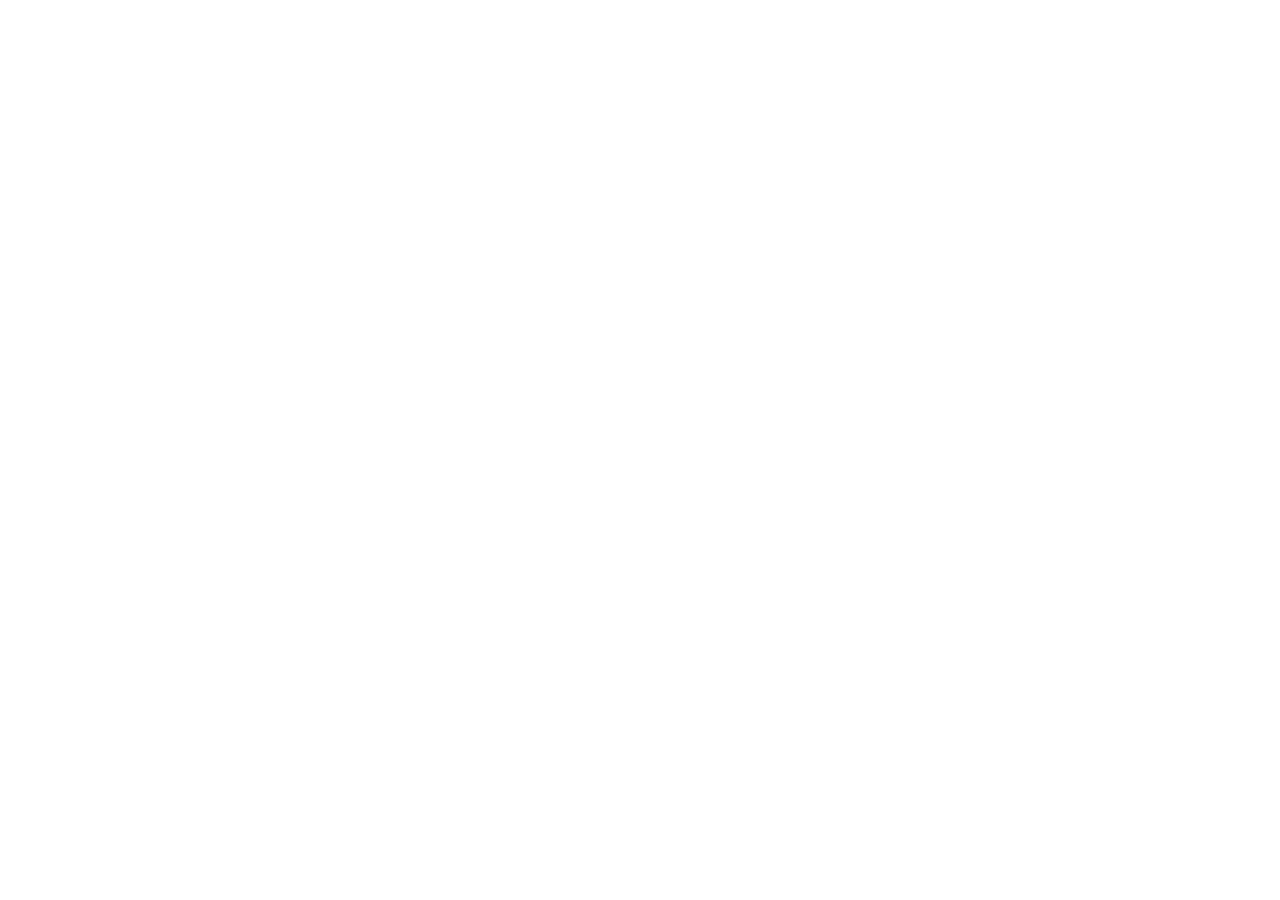
==== moveinforma/gabi/favoritos.html @ daacc555 "gabi2007" ====
<!DOCTYPE html>
<html lang="en">
<head>
    <meta charset="UTF-8">
    <meta name="viewport" content="width=device-width, initial-scale=1.0">
    <link href="https://cdn.jsdelivr.net/npm/bootstrap@5.3.8/dist/css/bootstrap.min.css" rel="stylesheet" integrity="sha384-sRIl4kxILFvY47J16cr9ZwB07vP4J8+LH7qKQnuqkuIAvNWLzeN8tE5YBujZqJLB" crossorigin="anonymous">
    <title>Favoritos</title>
</head>
<body>
    
</body>
</html>
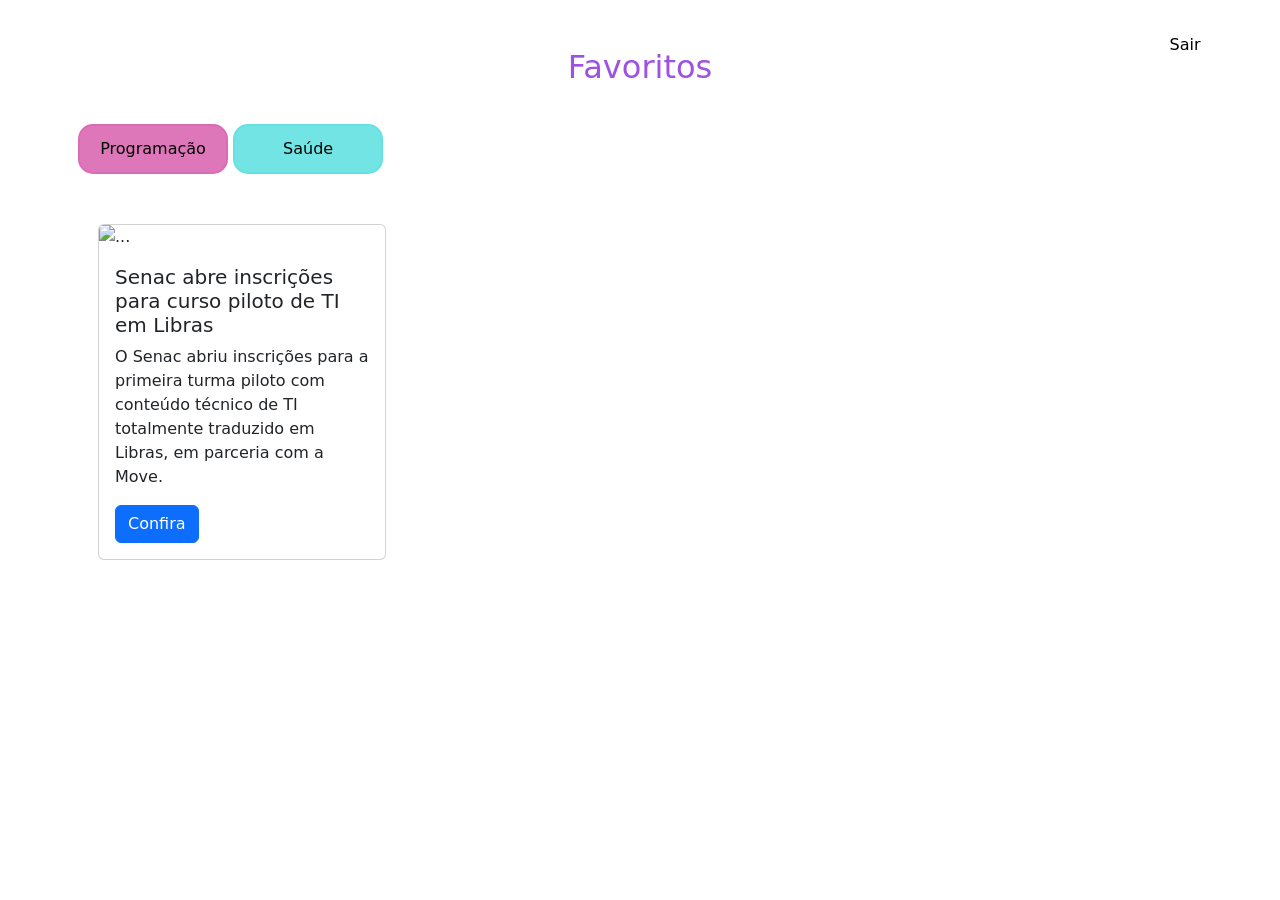
==== commit 5353a850: "gabi24/07" ====
--- a/moveinforma/gabi/favoritos.html
+++ b/moveinforma/gabi/favoritos.html
@@ -6,7 +6,65 @@
     <link href="https://cdn.jsdelivr.net/npm/bootstrap@5.3.8/dist/css/bootstrap.min.css" rel="stylesheet" integrity="sha384-sRIl4kxILFvY47J16cr9ZwB07vP4J8+LH7qKQnuqkuIAvNWLzeN8tE5YBujZqJLB" crossorigin="anonymous">
     <title>Favoritos</title>
 </head>
+
+<style>
+h2{
+    text-align: center;
+    color: rgb(157, 82, 228);
+}
+
+.btn1{
+    width: 150px;
+    height: 50px;
+    border: solid rgba(218, 106, 180, 0.911) 2px;
+    border-radius: 15px;
+    background-color: rgba(218, 106, 180, 0.911);
+    margin-top: 30px;
+    margin-left: 30px;
+    
+}
+.btn2{
+    width: 150px;
+    height: 50px;
+    border: solid rgba(100, 226, 226, 0.911) 2px;
+    border-radius: 15px;
+    background-color: rgba(100, 226, 226, 0.911);
+}
+.sair{
+    width: 150px;
+    height: 50px;
+    border: solid white 2px;
+    border-radius: 15px;
+    background-color:white;
+    position: fixed; 
+    top: 20px;       
+    right: 20px;
+}
+.card{
+    margin-top: 50px;
+    margin-left: 50px;
+    
+}
+
+
+
+
+</style>
 <body>
-    
+    <div class="m-5">
+    <h2>Favoritos</h2>
+    <button type="button" class="btn1">Programação</button>
+    <button type="button" class="btn2">Saúde</button>
+    <button type="button" class="sair">Sair</button>
+
+    <div class="card" style="width: 18rem;">
+    <img src="https://aeroin.net/wp-content/uploads/2016/07/ad_211425891.jpg" class="card-img-top" alt="...">
+    <div class="card-body">
+    <h5 class="card-title">Senac abre inscrições para curso piloto de TI em Libras</h5>
+    <p class="card-text">O Senac abriu inscrições para a primeira turma piloto com conteúdo técnico de TI totalmente traduzido em Libras, em parceria com a Move.</p>
+    <a href="#" class="btn btn-primary">Confira</a>
+  </div>
+</div>
+</div>
 </body>
 </html>
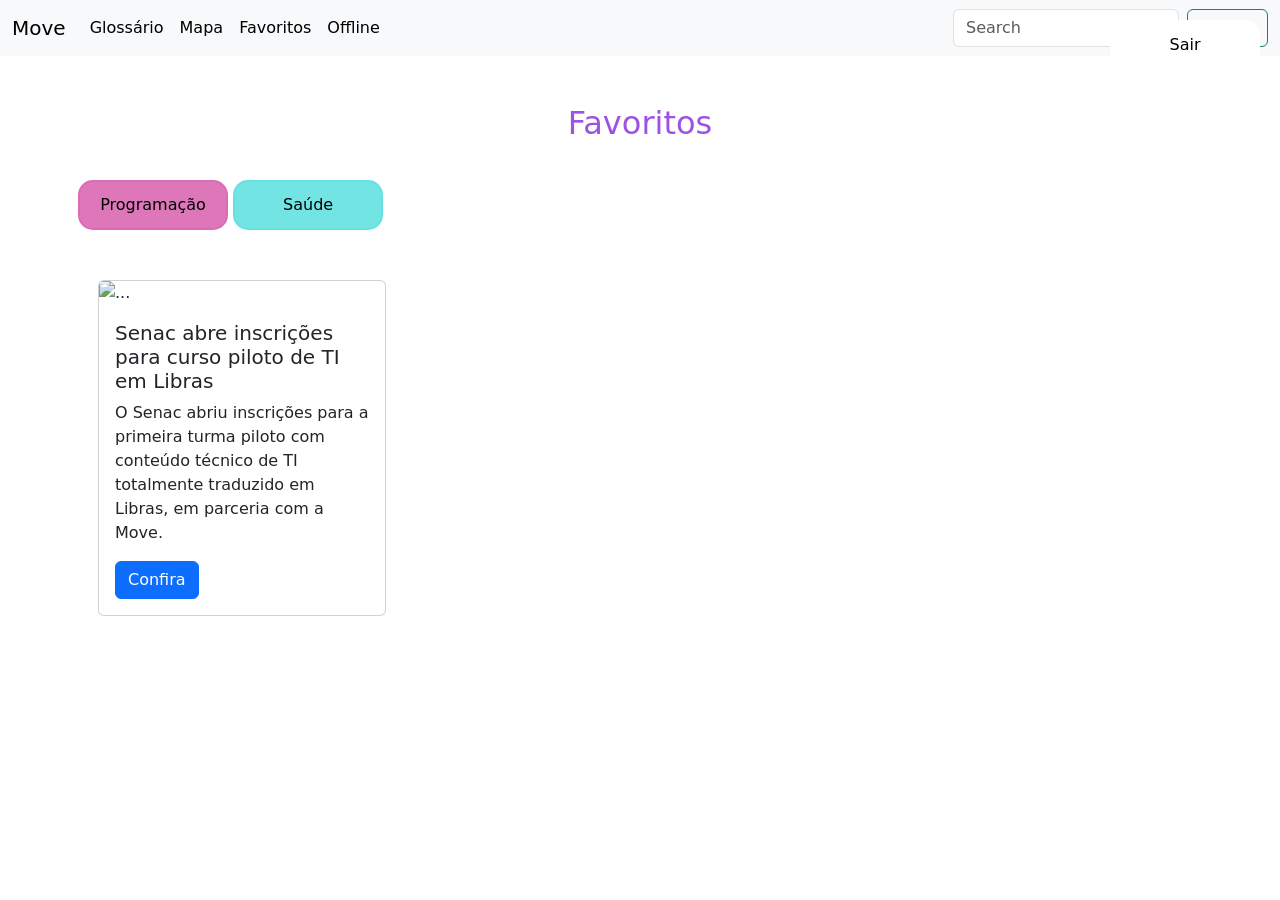
==== commit 4ea14a07: "Gabriela certo - 24/07" ====
--- a/moveinforma/gabi/favoritos.html
+++ b/moveinforma/gabi/favoritos.html
@@ -51,6 +51,45 @@
 
 </style>
 <body>
+
+        <nav class="navbar navbar-expand-lg bg-body-tertiary">
+  <div class="container-fluid">
+    <a class="navbar-brand" href="#">Move</a>
+    <button class="navbar-toggler" type="button" data-bs-toggle="collapse" data-bs-target="#navbarSupportedContent" aria-controls="navbarSupportedContent" aria-expanded="false" aria-label="Toggle navigation">
+      <span class="navbar-toggler-icon"></span>
+    </button>
+    <div class="collapse navbar-collapse" id="navbarSupportedContent">
+      <ul class="navbar-nav me-auto mb-2 mb-lg-0">
+
+        <!-- Glossario -->
+        <li class="nav-item">
+          <a class="nav-link active" aria-current="page" href="#">Glossário</a>
+        </li>
+
+        <!-- Mapa -->
+        <li class="nav-item">
+          <a class="nav-link active" aria-current="page" href="#">Mapa</a>
+        </li>
+
+        <!-- Favoritos -->
+        <li class="nav-item">
+          <a class="nav-link active" aria-current="page" href="#">Favoritos</a>
+        </li>
+
+        <!-- Offline -->
+        <li class="nav-item">
+          <a class="nav-link active" aria-current="page" href="#">Offline</a>
+        </li>
+  
+      </ul>
+      <form class="d-flex" role="search">
+        <input class="form-control me-2" type="search" placeholder="Search" aria-label="Search"/>
+        <button class="btn btn-outline-success" type="submit">Search</button>
+      </form>
+    </div>
+  </div>
+</nav>
+
     <div class="m-5">
     <h2>Favoritos</h2>
     <button type="button" class="btn1">Programação</button>
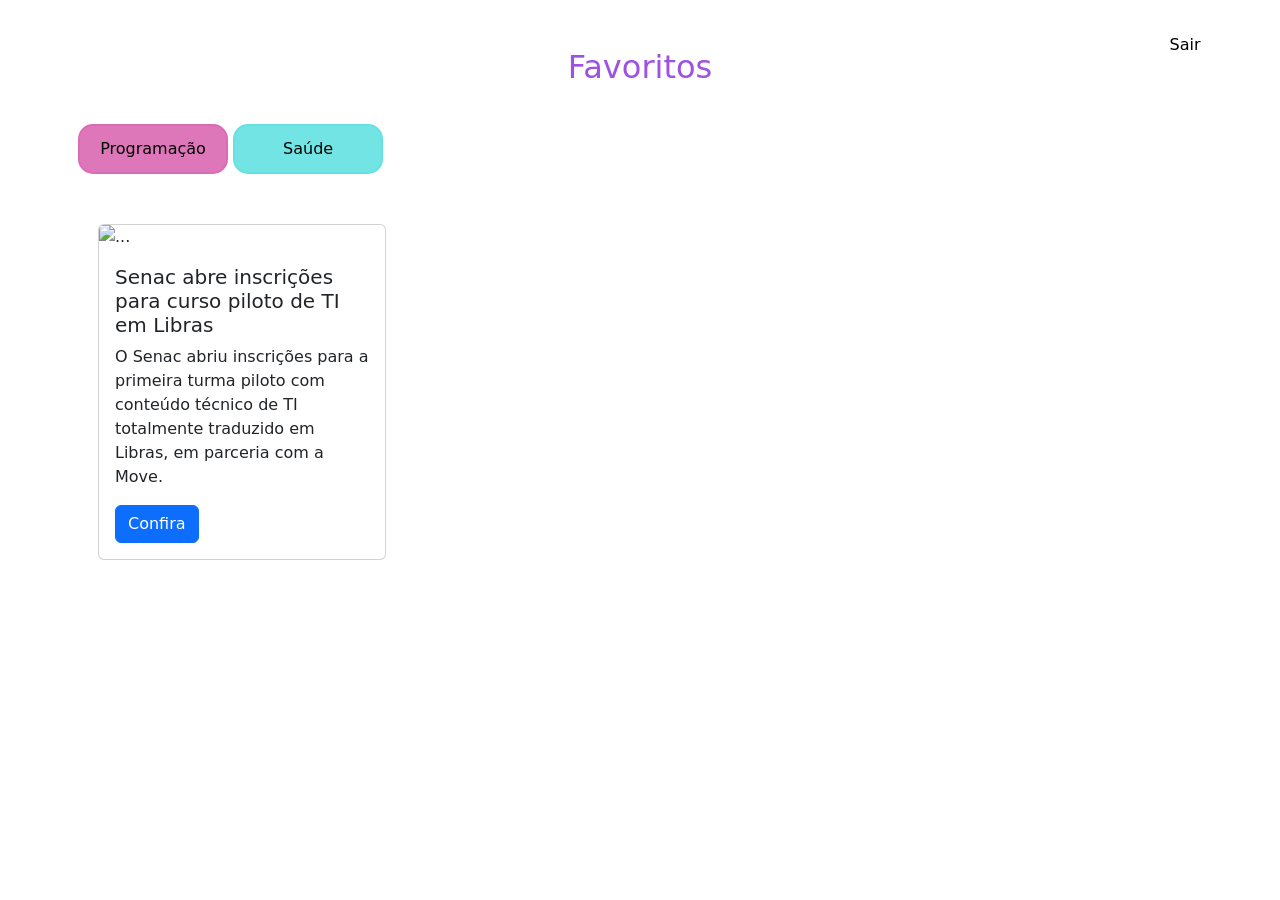
==== commit 6b2ea3d0: "leandro1.12407" ====
--- a/moveinforma/gabi/favoritos.html
+++ b/moveinforma/gabi/favoritos.html
@@ -51,45 +51,6 @@
 
 </style>
 <body>
-
-        <nav class="navbar navbar-expand-lg bg-body-tertiary">
-  <div class="container-fluid">
-    <a class="navbar-brand" href="#">Move</a>
-    <button class="navbar-toggler" type="button" data-bs-toggle="collapse" data-bs-target="#navbarSupportedContent" aria-controls="navbarSupportedContent" aria-expanded="false" aria-label="Toggle navigation">
-      <span class="navbar-toggler-icon"></span>
-    </button>
-    <div class="collapse navbar-collapse" id="navbarSupportedContent">
-      <ul class="navbar-nav me-auto mb-2 mb-lg-0">
-
-        <!-- Glossario -->
-        <li class="nav-item">
-          <a class="nav-link active" aria-current="page" href="#">Glossário</a>
-        </li>
-
-        <!-- Mapa -->
-        <li class="nav-item">
-          <a class="nav-link active" aria-current="page" href="#">Mapa</a>
-        </li>
-
-        <!-- Favoritos -->
-        <li class="nav-item">
-          <a class="nav-link active" aria-current="page" href="#">Favoritos</a>
-        </li>
-
-        <!-- Offline -->
-        <li class="nav-item">
-          <a class="nav-link active" aria-current="page" href="#">Offline</a>
-        </li>
-  
-      </ul>
-      <form class="d-flex" role="search">
-        <input class="form-control me-2" type="search" placeholder="Search" aria-label="Search"/>
-        <button class="btn btn-outline-success" type="submit">Search</button>
-      </form>
-    </div>
-  </div>
-</nav>
-
     <div class="m-5">
     <h2>Favoritos</h2>
     <button type="button" class="btn1">Programação</button>
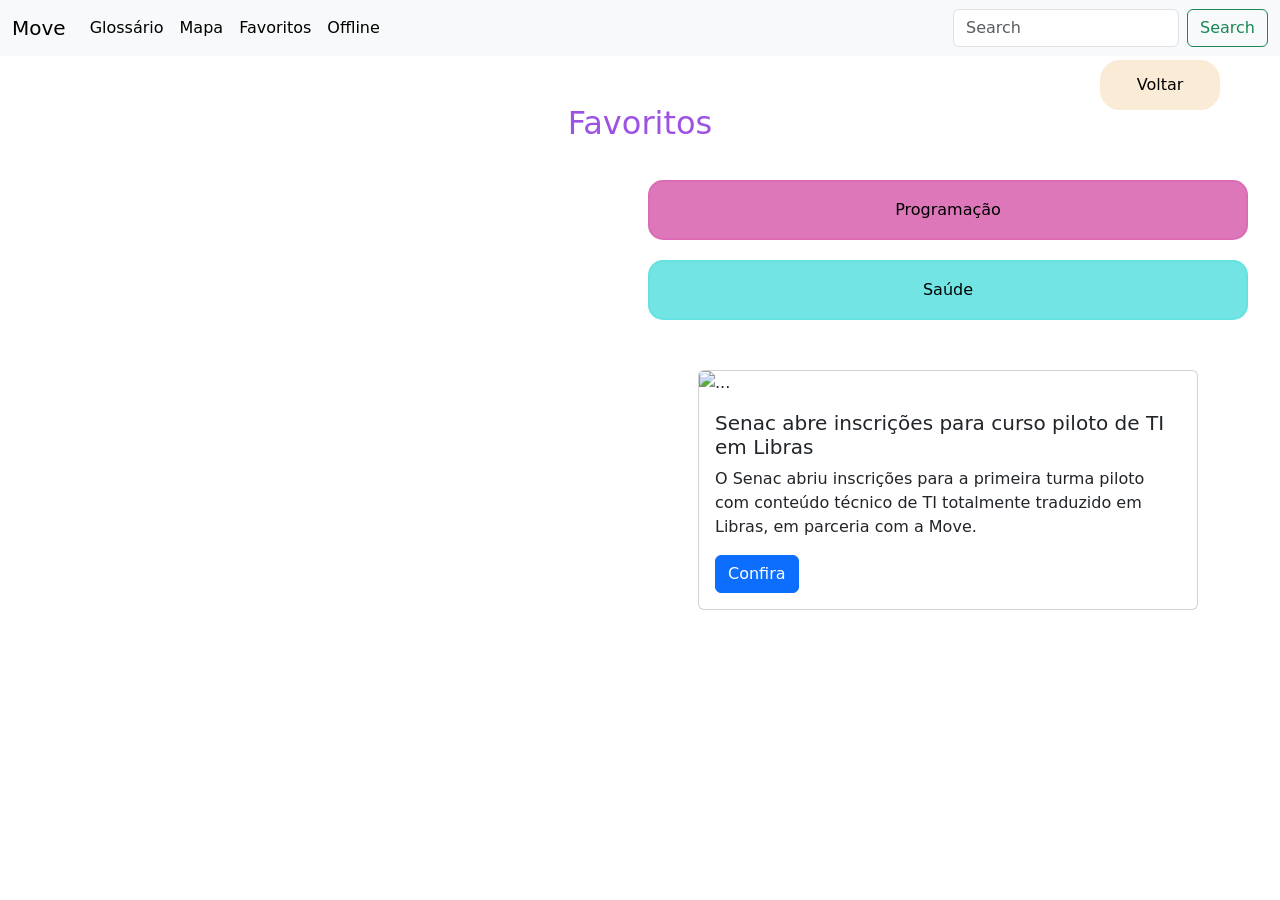
==== commit ada83fd3: "gabi-27/07" ====
--- a/moveinforma/gabi/favoritos.html
+++ b/moveinforma/gabi/favoritos.html
@@ -14,36 +14,38 @@
 }
 
 .btn1{
-    width: 150px;
-    height: 50px;
+    width: 600px;
+    height: 60px;
     border: solid rgba(218, 106, 180, 0.911) 2px;
     border-radius: 15px;
     background-color: rgba(218, 106, 180, 0.911);
     margin-top: 30px;
-    margin-left: 30px;
+    margin-left: 600px;
     
 }
 .btn2{
-    width: 150px;
-    height: 50px;
+    width: 600px;
+    height: 60px;
     border: solid rgba(100, 226, 226, 0.911) 2px;
     border-radius: 15px;
     background-color: rgba(100, 226, 226, 0.911);
+    margin-top: 20px;
+    margin-left: 600px;
 }
 .sair{
-    width: 150px;
+    width: 120px;
     height: 50px;
-    border: solid white 2px;
-    border-radius: 15px;
-    background-color:white;
+    border: solid antiquewhite 2px;
+    border-radius: 20px;
+    background-color:antiquewhite;
     position: fixed; 
-    top: 20px;       
-    right: 20px;
+    top: 60px;       
+    right: 60px;
 }
 .card{
     margin-top: 50px;
-    margin-left: 50px;
-    
+    margin-left: 650px;
+    width: 500px; 
 }
 
 
@@ -51,13 +53,51 @@
 
 </style>
 <body>
+
+        <nav class="navbar navbar-expand-lg bg-body-tertiary">
+  <div class="container-fluid">
+    <a class="navbar-brand" href="#">Move</a>
+    <button class="navbar-toggler" type="button" data-bs-toggle="collapse" data-bs-target="#navbarSupportedContent" aria-controls="navbarSupportedContent" aria-expanded="false" aria-label="Toggle navigation">
+      <span class="navbar-toggler-icon"></span>
+    </button>
+    <div class="collapse navbar-collapse" id="navbarSupportedContent">
+      <ul class="navbar-nav me-auto mb-2 mb-lg-0">
+
+        <!-- Glossario -->
+        <li class="nav-item">
+          <a class="nav-link active" aria-current="page" href="#">Glossário</a>
+        </li>
+
+        <!-- Mapa -->
+        <li class="nav-item">
+          <a class="nav-link active" aria-current="page" href="#">Mapa</a>
+        </li>
+
+        <!-- Favoritos -->
+        <li class="nav-item">
+          <a class="nav-link active" aria-current="page" href="#">Favoritos</a>
+        </li>
+
+        <!-- Offline -->
+        <li class="nav-item">
+          <a class="nav-link active" aria-current="page" href="#">Offline</a>
+        </li>
+  
+      </ul>
+      <form class="d-flex" role="search">
+        <input class="form-control me-2" type="search" placeholder="Search" aria-label="Search"/>
+        <button class="btn btn-outline-success" type="submit">Search</button>
+      </form>
+    </div>
+  </div>
+</nav>
+
     <div class="m-5">
     <h2>Favoritos</h2>
-    <button type="button" class="btn1">Programação</button>
+    <button type="button" class="btn1">Programação</button><br>
     <button type="button" class="btn2">Saúde</button>
-    <button type="button" class="sair">Sair</button>
-
-    <div class="card" style="width: 18rem;">
+    <button type="button" class="sair">Voltar</button>
+    <div class="card">
     <img src="https://aeroin.net/wp-content/uploads/2016/07/ad_211425891.jpg" class="card-img-top" alt="...">
     <div class="card-body">
     <h5 class="card-title">Senac abre inscrições para curso piloto de TI em Libras</h5>
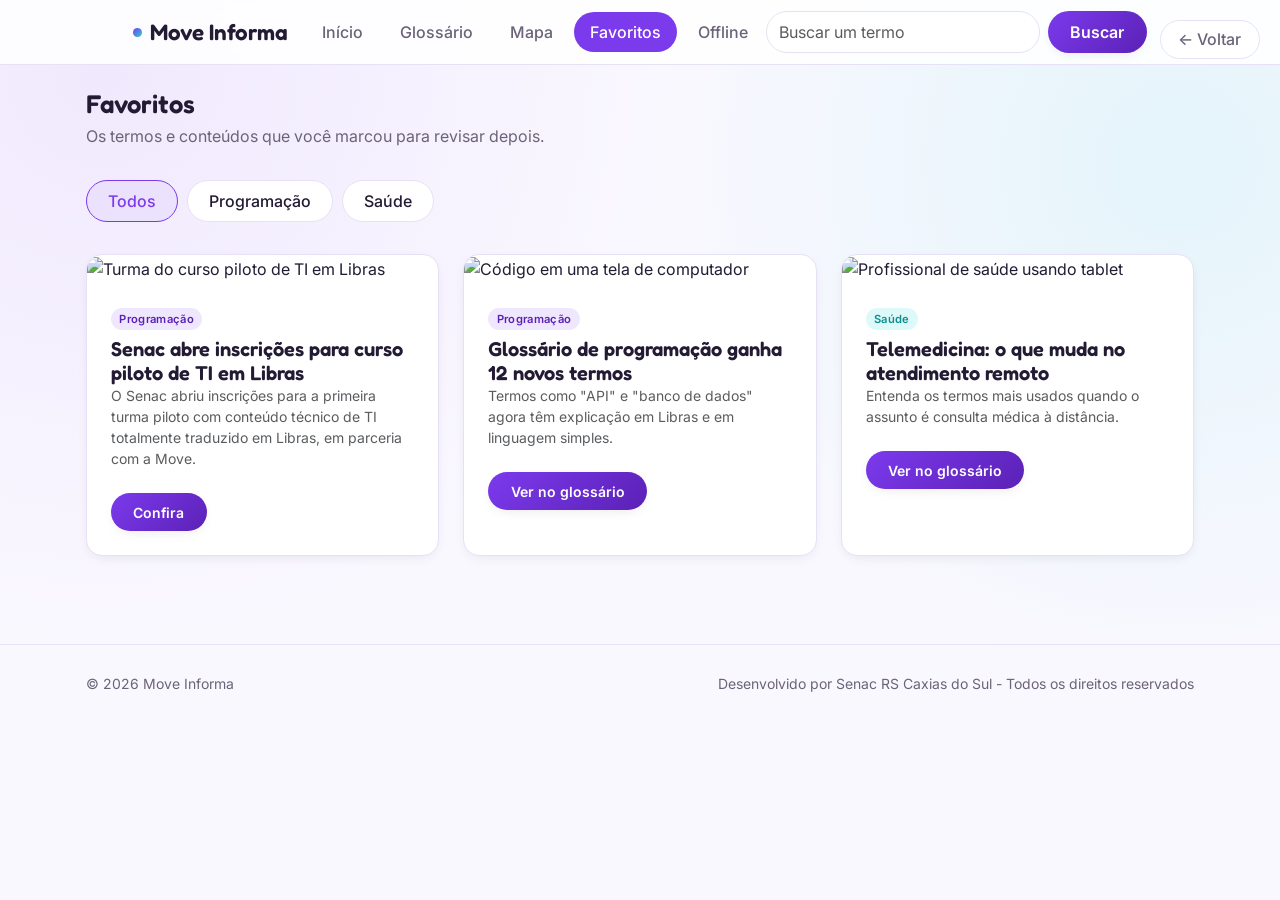
==== commit 2b2650e4: "DharaPrimeiraEtapa" ====
--- a/moveinforma/gabi/favoritos.html
+++ b/moveinforma/gabi/favoritos.html
@@ -1,110 +1,104 @@
-<!DOCTYPE html>
-<html lang="en">
-<head>
-    <meta charset="UTF-8">
-    <meta name="viewport" content="width=device-width, initial-scale=1.0">
-    <link href="https://cdn.jsdelivr.net/npm/bootstrap@5.3.8/dist/css/bootstrap.min.css" rel="stylesheet" integrity="sha384-sRIl4kxILFvY47J16cr9ZwB07vP4J8+LH7qKQnuqkuIAvNWLzeN8tE5YBujZqJLB" crossorigin="anonymous">
-    <title>Favoritos</title>
-</head>
-
-<style>
-h2{
-    text-align: center;
-    color: rgb(157, 82, 228);
-}
-
-.btn1{
-    width: 600px;
-    height: 60px;
-    border: solid rgba(218, 106, 180, 0.911) 2px;
-    border-radius: 15px;
-    background-color: rgba(218, 106, 180, 0.911);
-    margin-top: 30px;
-    margin-left: 600px;
-    
-}
-.btn2{
-    width: 600px;
-    height: 60px;
-    border: solid rgba(100, 226, 226, 0.911) 2px;
-    border-radius: 15px;
-    background-color: rgba(100, 226, 226, 0.911);
-    margin-top: 20px;
-    margin-left: 600px;
-}
-.sair{
-    width: 120px;
-    height: 50px;
-    border: solid antiquewhite 2px;
-    border-radius: 20px;
-    background-color:antiquewhite;
-    position: fixed; 
-    top: 60px;       
-    right: 60px;
-}
-.card{
-    margin-top: 50px;
-    margin-left: 650px;
-    width: 500px; 
-}
-
-
-
-
-</style>
-<body>
-
-        <nav class="navbar navbar-expand-lg bg-body-tertiary">
-  <div class="container-fluid">
-    <a class="navbar-brand" href="#">Move</a>
-    <button class="navbar-toggler" type="button" data-bs-toggle="collapse" data-bs-target="#navbarSupportedContent" aria-controls="navbarSupportedContent" aria-expanded="false" aria-label="Toggle navigation">
-      <span class="navbar-toggler-icon"></span>
-    </button>
-    <div class="collapse navbar-collapse" id="navbarSupportedContent">
-      <ul class="navbar-nav me-auto mb-2 mb-lg-0">
-
-        <!-- Glossario -->
-        <li class="nav-item">
-          <a class="nav-link active" aria-current="page" href="#">Glossário</a>
-        </li>
-
-        <!-- Mapa -->
-        <li class="nav-item">
-          <a class="nav-link active" aria-current="page" href="#">Mapa</a>
-        </li>
-
-        <!-- Favoritos -->
-        <li class="nav-item">
-          <a class="nav-link active" aria-current="page" href="#">Favoritos</a>
-        </li>
-
-        <!-- Offline -->
-        <li class="nav-item">
-          <a class="nav-link active" aria-current="page" href="#">Offline</a>
-        </li>
-  
-      </ul>
-      <form class="d-flex" role="search">
-        <input class="form-control me-2" type="search" placeholder="Search" aria-label="Search"/>
-        <button class="btn btn-outline-success" type="submit">Search</button>
-      </form>
-    </div>
-  </div>
-</nav>
-
-    <div class="m-5">
-    <h2>Favoritos</h2>
-    <button type="button" class="btn1">Programação</button><br>
-    <button type="button" class="btn2">Saúde</button>
-    <button type="button" class="sair">Voltar</button>
-    <div class="card">
-    <img src="https://aeroin.net/wp-content/uploads/2016/07/ad_211425891.jpg" class="card-img-top" alt="...">
-    <div class="card-body">
-    <h5 class="card-title">Senac abre inscrições para curso piloto de TI em Libras</h5>
-    <p class="card-text">O Senac abriu inscrições para a primeira turma piloto com conteúdo técnico de TI totalmente traduzido em Libras, em parceria com a Move.</p>
-    <a href="#" class="btn btn-primary">Confira</a>
-  </div>
-</div>
-</div>
-</body>
-</html>+<!DOCTYPE html>
+<html lang="pt-br">
+<head>
+  <meta charset="UTF-8">
+  <meta name="viewport" content="width=device-width, initial-scale=1.0">
+  <title>Move Informa — Favoritos</title>
+
+  <link rel="preconnect" href="https://fonts.googleapis.com">
+  <link href="https://fonts.googleapis.com/css2?family=Fredoka:wght@500;600&family=Inter:wght@400;500;600&display=swap" rel="stylesheet">
+  <link href="https://cdn.jsdelivr.net/npm/bootstrap@5.3.8/dist/css/bootstrap.min.css" rel="stylesheet" integrity="sha384-sRIl4kxILFvY47J16cr9ZwB07vP4J8+LH7qKQnuqkuIAvNWLzeN8tE5YBujZqJLB" crossorigin="anonymous">
+  <link href="../css/style.css" rel="stylesheet">
+  <link rel="icon" type="image/png" href="../img/favicon.png">
+</head>
+<body>
+
+  <!-- Navbar -->
+  <nav class="navbar navbar-expand-lg move-navbar sticky-top">
+    <div class="container-page d-flex flex-wrap">
+      <a class="navbar-brand" href="../pietro/pagInicial.html"><span class="dot"></span>Move Informa</a>
+      <button class="navbar-toggler" type="button" data-bs-toggle="collapse" data-bs-target="#navbarMove" aria-controls="navbarMove" aria-expanded="false" aria-label="Abrir menu">
+        <span class="navbar-toggler-icon"></span>
+      </button>
+      <div class="collapse navbar-collapse" id="navbarMove">
+        <ul class="navbar-nav me-auto mb-2 mb-lg-0">
+          <li class="nav-item"><a class="nav-link" href="../pietro/pagInicial.html">Início</a></li>
+          <li class="nav-item"><a class="nav-link" href="../leandro/Glossario.html">Glossário</a></li>
+          <li class="nav-item"><a class="nav-link" href="#">Mapa</a></li>
+          <li class="nav-item"><a class="nav-link active" aria-current="page" href="favoritos.html">Favoritos</a></li>
+          <li class="nav-item"><a class="nav-link" href="../pedro/offline.html">Offline</a></li>
+        </ul>
+        <form class="d-flex" role="search" onsubmit="return false;">
+          <input class="form-control me-2 btn-search" type="search" placeholder="Buscar um termo" aria-label="Buscar">
+          <button class="btn btn-move-primary" type="submit">Buscar</button>
+        </form>
+      </div>
+    </div>
+  </nav>
+
+  <main class="container-page py-4 position-relative">
+    <button type="button" class="btn btn-move-ghost btn-float-close" data-go-home>← Voltar</button>
+
+    <h1 class="section-title">Favoritos</h1>
+    <p class="section-subtitle">Os termos e conteúdos que você marcou para revisar depois.</p>
+
+    <div class="filter-bar">
+      <button type="button" class="btn btn-move-outline active" data-filter="todos">Todos</button>
+      <button type="button" class="btn btn-move-outline" data-filter="programacao">Programação</button>
+      <button type="button" class="btn btn-move-outline" data-filter="saude">Saúde</button>
+    </div>
+
+    <div class="row g-4">
+      <div class="col-md-6 col-lg-4" data-category="programacao">
+        <div class="move-card overflow-hidden">
+          <img src="https://aeroin.net/wp-content/uploads/2016/07/ad_211425891.jpg" class="card-img-top" style="height:170px;object-fit:cover;" alt="Turma do curso piloto de TI em Libras">
+          <div class="card-body p-4">
+            <span class="badge-category badge-ti">Programação</span>
+            <h5 class="card-title mt-2">Senac abre inscrições para curso piloto de TI em Libras</h5>
+            <p class="card-text text-muted small">O Senac abriu inscrições para a primeira turma piloto com conteúdo técnico de TI totalmente traduzido em Libras, em parceria com a Move.</p>
+            <a href="#" class="btn btn-move-primary btn-sm mt-2">Confira</a>
+          </div>
+        </div>
+      </div>
+
+      <div class="col-md-6 col-lg-4" data-category="programacao">
+        <div class="move-card overflow-hidden">
+          <img src="https://images.unsplash.com/photo-1461749280684-dccba630e2f6?q=80&w=800&auto=format&fit=crop" class="card-img-top" style="height:170px;object-fit:cover;" alt="Código em uma tela de computador">
+          <div class="card-body p-4">
+            <span class="badge-category badge-ti">Programação</span>
+            <h5 class="card-title mt-2">Glossário de programação ganha 12 novos termos</h5>
+            <p class="card-text text-muted small">Termos como "API" e "banco de dados" agora têm explicação em Libras e em linguagem simples.</p>
+            <a href="../leandro/Glossario.html" class="btn btn-move-primary btn-sm mt-2">Ver no glossário</a>
+          </div>
+        </div>
+      </div>
+
+      <div class="col-md-6 col-lg-4" data-category="saude">
+        <div class="move-card overflow-hidden">
+          <img src="https://images.unsplash.com/photo-1576091160399-112ba8d25d1d?q=80&w=800&auto=format&fit=crop" class="card-img-top" style="height:170px;object-fit:cover;" alt="Profissional de saúde usando tablet">
+          <div class="card-body p-4">
+            <span class="badge-category badge-saude">Saúde</span>
+            <h5 class="card-title mt-2">Telemedicina: o que muda no atendimento remoto</h5>
+            <p class="card-text text-muted small">Entenda os termos mais usados quando o assunto é consulta médica à distância.</p>
+            <a href="../leandro/Glossario.html" class="btn btn-move-primary btn-sm mt-2">Ver no glossário</a>
+          </div>
+        </div>
+      </div>
+    </div>
+
+    <div class="move-empty mt-4" data-empty-state style="display:none;">
+      Nenhum favorito nessa categoria ainda.
+    </div>
+  </main>
+
+  <footer class="move-footer">
+    <div class="container-page d-flex flex-wrap justify-content-between gap-2">
+      <span>© 2026 Move Informa</span>
+      <span>Desenvolvido por Senac RS Caxias do Sul - Todos os direitos reservados</span>
+    </div>
+  </footer>
+
+  <script src="https://cdn.jsdelivr.net/npm/bootstrap@5.3.8/dist/js/bootstrap.bundle.min.js"></script>
+  <script src="../js/script.js"></script>
+</body>
+</html>
--- a/moveinforma/css/style.css
+++ b/moveinforma/css/style.css
@@ -0,0 +1,277 @@
+/* ==========================================================================
+   Move Informa — Design System
+   Paleta e tipografia centralizadas para todas as páginas do projeto.
+   ========================================================================== */
+
+body {
+  font-family: "Inter", "Segoe UI", sans-serif;
+  color: #221B33;
+  background-color: #FAF8FF;
+  background-image:
+    radial-gradient(circle at 8% 8%, rgba(124, 58, 237, 0.08), transparent 40%),
+    radial-gradient(circle at 92% 18%, rgba(34, 211, 211, 0.10), transparent 38%);
+  background-attachment: fixed;
+}
+
+h1, h2, h3, h4, h5, .navbar-brand {
+  font-family: "Fredoka", "Segoe UI", sans-serif;
+  font-weight: 600;
+}
+
+a {
+  color: #7C3AED;
+}
+
+/* ---------- Navbar ---------- */
+.move-navbar {
+  background: rgba(255, 255, 255, 0.85);
+  backdrop-filter: blur(10px);
+  border-bottom: 1px solid #E7E1F5;
+  padding-top: .65rem;
+  padding-bottom: .65rem;
+}
+
+.move-navbar .navbar-brand {
+  font-size: 1.4rem;
+  color: #221B33;
+  display: flex;
+  align-items: center;
+  gap: .5rem;
+}
+
+.move-navbar .navbar-brand .dot {
+  width: .55rem;
+  height: .55rem;
+  border-radius: 50%;
+  background: linear-gradient(135deg, #7C3AED, #22D3D3);
+  display: inline-block;
+}
+
+.move-navbar .nav-link {
+  font-weight: 500;
+  color: #6B6478 !important;
+  border-radius: 999px;
+  padding: .5rem 1rem !important;
+  margin: 0 .15rem;
+  transition: background-color .15s ease, color .15s ease;
+}
+
+.move-navbar .nav-link:hover {
+  background-color: rgba(124, 58, 237, 0.08);
+  color: #7C3AED !important;
+}
+
+.move-navbar .nav-link.active {
+  background-color: #7C3AED;
+  color: #fff !important;
+}
+
+.move-navbar .btn-search {
+  border-radius: 999px;
+  border: 1px solid #E7E1F5;
+}
+
+/* ---------- Botões ---------- */
+.btn-move-primary {
+  background: linear-gradient(135deg, #7C3AED, #5B21B6);
+  border: none;
+  color: #fff;
+  border-radius: 999px;
+  padding: .55rem 1.4rem;
+  font-weight: 600;
+  box-shadow: 0 4px 14px -6px rgba(34, 27, 51, 0.15);
+  transition: transform .15s ease, box-shadow .15s ease;
+}
+
+.btn-move-primary:hover {
+  color: #fff;
+  transform: translateY(-1px);
+  box-shadow: 0 10px 30px -12px rgba(124, 58, 237, 0.25);
+}
+
+.btn-move-outline {
+  border-radius: 999px;
+  border: 1.5px solid #E7E1F5;
+  background: #fff;
+  color: #221B33;
+  font-weight: 500;
+  padding: .5rem 1.3rem;
+  transition: border-color .15s ease, color .15s ease, background-color .15s ease;
+}
+
+.btn-move-outline:hover,
+.btn-move-outline.active {
+  border-color: #7C3AED;
+  color: #7C3AED;
+  background: rgba(124, 58, 237, 0.06);
+}
+
+.btn-move-ghost {
+  border-radius: 999px;
+  border: 1.5px solid #E7E1F5;
+  background: #fff;
+  color: #6B6478;
+  font-weight: 500;
+  padding: .4rem 1.1rem;
+}
+
+.btn-move-ghost:hover {
+  border-color: #DB4FA0;
+  color: #DB4FA0;
+}
+
+/* ---------- Hero ---------- */
+.move-hero {
+  padding: 3.5rem 0 2.5rem;
+}
+
+.move-hero .eyebrow {
+  text-transform: uppercase;
+  letter-spacing: .12em;
+  font-size: .75rem;
+  font-weight: 700;
+  color: #7C3AED;
+}
+
+.move-hero h1 {
+  font-size: clamp(2rem, 4vw, 2.75rem);
+  line-height: 1.15;
+}
+
+.move-hero p.lead {
+  color: #6B6478;
+  max-width: 46ch;
+}
+
+/* ---------- Carousel ---------- */
+.move-carousel {
+  border-radius: 16px;
+  overflow: hidden;
+  box-shadow: 0 10px 30px -12px rgba(124, 58, 237, 0.25);
+}
+
+.move-carousel .carousel-item img {
+  height: 340px;
+  object-fit: cover;
+  filter: saturate(1.05);
+}
+
+.move-carousel .carousel-caption {
+  text-align: left;
+  left: 1.5rem;
+  right: 1.5rem;
+  bottom: 1.25rem;
+  background: linear-gradient(0deg, rgba(34,27,51,.75), transparent 130%);
+  border-radius: 10px;
+  padding: 1rem 1.25rem .25rem;
+}
+
+/* ---------- Cards ---------- */
+.move-card {
+  background: #FFFFFF;
+  border: 1px solid #E7E1F5;
+  border-radius: 16px;
+  box-shadow: 0 4px 14px -6px rgba(34, 27, 51, 0.15);
+  transition: transform .18s ease, box-shadow .18s ease;
+  height: 100%;
+}
+
+.move-card:hover {
+  transform: translateY(-4px);
+  box-shadow: 0 10px 30px -12px rgba(124, 58, 237, 0.25);
+}
+
+.move-card .icon-badge {
+  width: 3rem;
+  height: 3rem;
+  border-radius: 12px;
+  display: flex;
+  align-items: center;
+  justify-content: center;
+  background: rgba(124, 58, 237, 0.10);
+  margin-bottom: .75rem;
+}
+
+.move-card .icon-badge img {
+  width: 1.75rem;
+  height: 1.75rem;
+}
+
+.badge-category {
+  font-weight: 600;
+  font-size: .7rem;
+  letter-spacing: .03em;
+  border-radius: 999px;
+  padding: .35em .75em;
+}
+
+.badge-ti       { background: rgba(124, 58, 237, .12); color: #5B21B6; }
+.badge-industria{ background: rgba(219, 79, 160, .12); color: #DB4FA0; }
+.badge-saude    { background: rgba(34, 211, 211, .15); color: #0E8E8E; }
+.badge-educacao { background: rgba(245, 158, 11, .15); color: #B45309; }
+
+/* ---------- Seções ---------- */
+.section-title {
+  font-size: 1.6rem;
+  margin-bottom: .25rem;
+}
+
+.section-subtitle {
+  color: #6B6478;
+  margin-bottom: 2rem;
+}
+
+.section-badge-soon {
+  font-size: .75rem;
+  background: rgba(34, 27, 51, .06);
+  color: #6B6478;
+  border-radius: 999px;
+  padding: .3em .8em;
+}
+
+/* ---------- Filtros (Glossário / Offline / Favoritos) ---------- */
+.filter-bar {
+  display: flex;
+  flex-wrap: wrap;
+  gap: .6rem;
+  margin: 1.5rem 0 2rem;
+}
+
+/* ---------- Empty state ---------- */
+.move-empty {
+  border: 1.5px dashed #E7E1F5;
+  border-radius: 16px;
+  padding: 2.5rem 1.5rem;
+  text-align: center;
+  color: #6B6478;
+}
+
+/* ---------- Footer ---------- */
+.move-footer {
+  border-top: 1px solid #E7E1F5;
+  margin-top: 4rem;
+  padding: 1.75rem 0;
+  color: #6B6478;
+  font-size: .875rem;
+}
+
+/* ---------- Botão fechar/voltar flutuante ---------- */
+.btn-float-close {
+  position: fixed;
+  top: 1.25rem;
+  right: 1.25rem;
+  z-index: 1030;
+}
+
+/* ---------- Utilidades ---------- */
+.container-page {
+  max-width: 1140px;
+  margin: 0 auto;
+  padding: 0 1rem;
+}
+
+@media (max-width: 576px) {
+  .move-carousel .carousel-item img {
+    height: 220px;
+  }
+}
